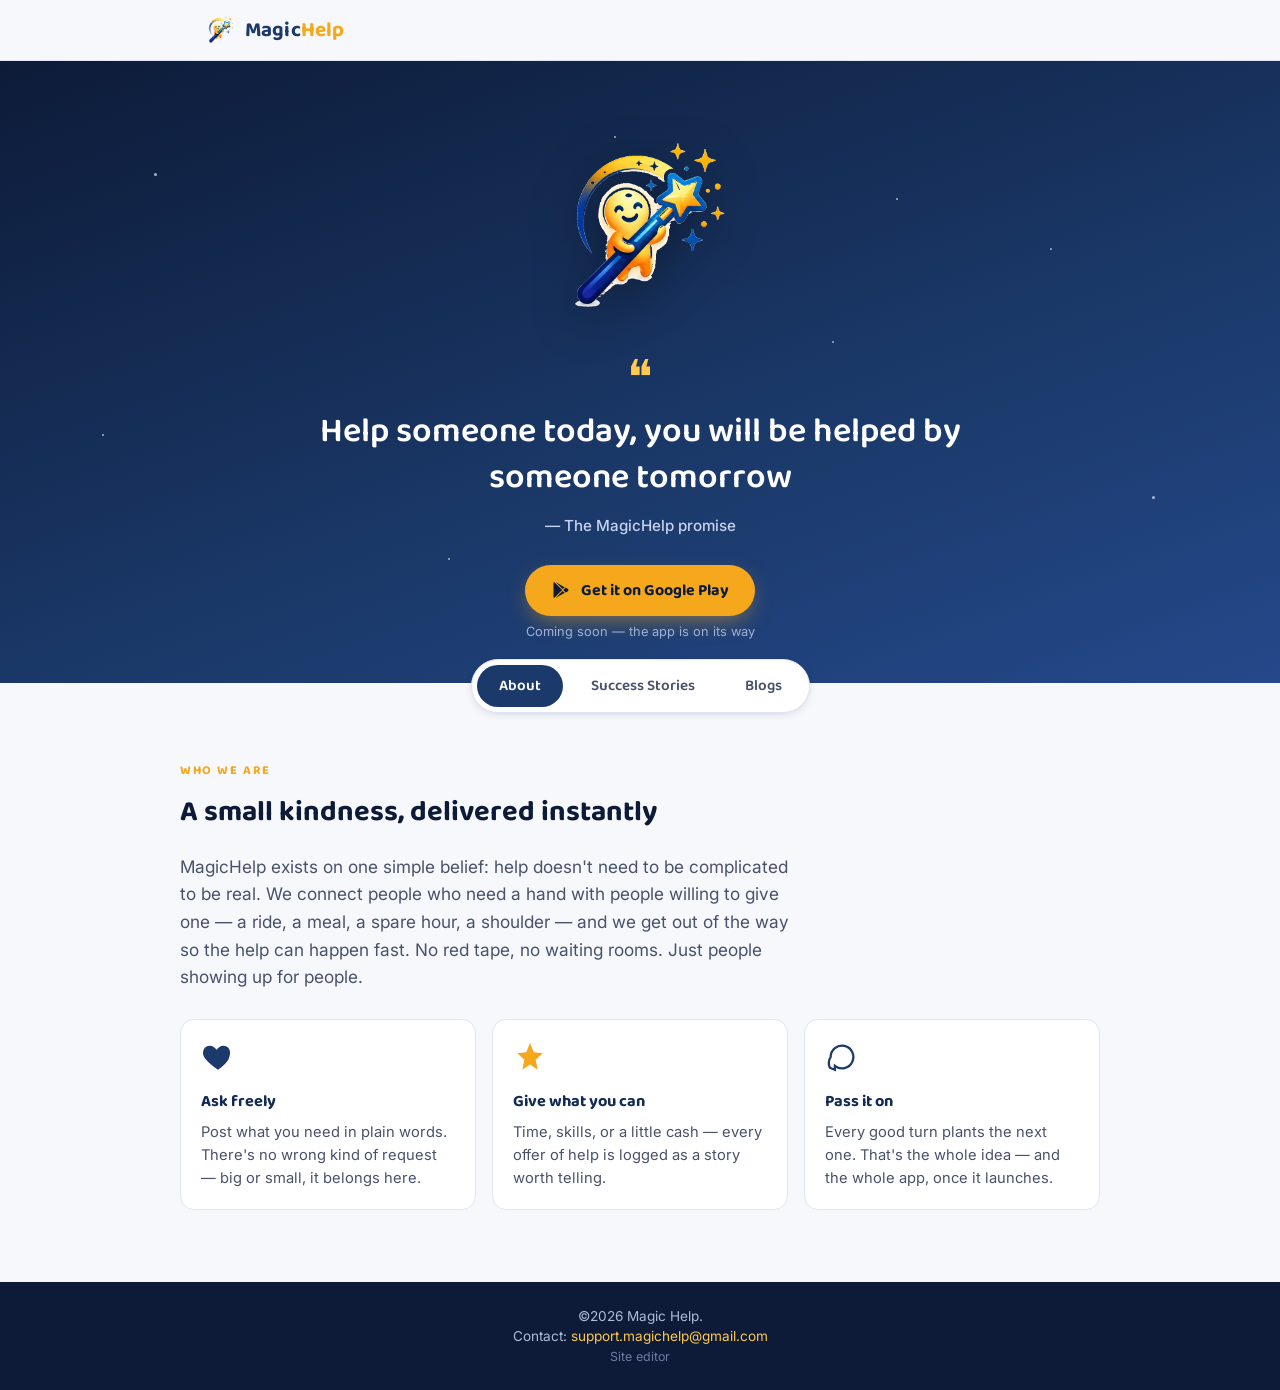
==== index.html @ ca5dcaba "Add files via upload" ====
<!DOCTYPE html>
<html lang="en">
<head>
<meta charset="UTF-8">
<meta name="viewport" content="width=device-width, initial-scale=1.0">
<title>MagicHelp</title>
<meta name="description" content="MagicHelp — help someone today, you will be helped by someone tomorrow.">
<link rel="icon" type="image/png" href="icon.png">
<link rel="preconnect" href="https://fonts.googleapis.com">
<link rel="preconnect" href="https://fonts.gstatic.com" crossorigin>
<link href="https://fonts.googleapis.com/css2?family=Baloo+2:wght@500;600;700&family=Inter:wght@400;500;600&display=swap" rel="stylesheet">
<link rel="stylesheet" href="styles.css">
</head>
<body>

<header class="site-header">
  <div class="wrap">
    <a href="#" class="brand" aria-label="MagicHelp home">
      <img src="icon.png" alt="MagicHelp mascot logo">
      <span class="brand-word"><span class="magic">Magic</span><span class="help">Help</span></span>
    </a>
  </div>
</header>

<section class="hero">
  <div class="stars" aria-hidden="true">
    <span style="top:18%; left:12%; width:3px; height:3px; animation-delay:0s;"></span>
    <span style="top:30%; left:82%; width:2px; height:2px; animation-delay:0.6s;"></span>
    <span style="top:12%; left:48%; width:2px; height:2px; animation-delay:1.1s;"></span>
    <span style="top:60%; left:8%; width:2px; height:2px; animation-delay:1.6s;"></span>
    <span style="top:70%; left:90%; width:3px; height:3px; animation-delay:0.3s;"></span>
    <span style="top:45%; left:65%; width:2px; height:2px; animation-delay:2s;"></span>
    <span style="top:22%; left:70%; width:2px; height:2px; animation-delay:1.4s;"></span>
    <span style="top:80%; left:35%; width:2px; height:2px; animation-delay:0.9s;"></span>
  </div>

  <div class="hero-logo-wrap" aria-hidden="true">
    <img src="icon.png" alt="" class="hero-logo">
  </div>

  <span class="quote-mark" aria-hidden="true">&#10077;</span>
  <div class="quote-stage" id="quoteStage">
    <p class="quote" id="quoteText">Help someone today, you will be helped by someone tomorrow</p>
  </div>
  <p class="quote-attrib">— The MagicHelp promise</p>

  <div class="store-cta">
    <button class="store-btn" id="playstoreBtn" type="button">
      <svg viewBox="0 0 24 24" fill="none" xmlns="http://www.w3.org/2000/svg" aria-hidden="true">
        <path d="M3 20.5V3.5C3 3.03 3.28 2.62 3.7 2.44L13.5 12L3.7 21.56C3.28 21.38 3 20.97 3 20.5Z" fill="#0d1b38"/>
        <path d="M16.5 15.15L5.6 21.5L13.85 13.25L16.5 15.15Z" fill="#0d1b38"/>
        <path d="M20.3 10.65C20.73 10.98 21 11.47 21 12C21 12.53 20.73 13.02 20.3 13.35L17.65 14.9L14.75 12L17.65 9.1L20.3 10.65Z" fill="#0d1b38"/>
        <path d="M5.6 2.5L16.5 8.85L13.85 10.75L5.6 2.5Z" fill="#0d1b38"/>
      </svg>
      Get it on Google Play
    </button>
    <span class="store-note">Coming soon — the app is on its way</span>
  </div>
</section>

<nav class="tabs-nav" role="tablist" aria-label="Site sections">
  <button class="tab-btn" id="tab-about" role="tab" aria-selected="true" aria-controls="panel-about" type="button">About</button>
  <button class="tab-btn" id="tab-stories" role="tab" aria-selected="false" aria-controls="panel-stories" type="button">Success Stories</button>
  <button class="tab-btn" id="tab-blogs" role="tab" aria-selected="false" aria-controls="panel-blogs" type="button">Blogs</button>
</nav>

<main class="wrap panels">

  <section id="panel-about" class="panel active" role="tabpanel" aria-labelledby="tab-about">
    <p class="section-eyebrow">Who we are</p>
    <h2 class="section-title">A small kindness, delivered instantly</h2>
    <p class="about-lead">
      MagicHelp exists on one simple belief: help doesn't need to be complicated to be real.
      We connect people who need a hand with people willing to give one — a ride, a meal,
      a spare hour, a shoulder — and we get out of the way so the help can happen fast.
      No red tape, no waiting rooms. Just people showing up for people.
    </p>

    <div class="about-grid">
      <article class="about-card">
        <svg class="icon" viewBox="0 0 24 24" fill="none" xmlns="http://www.w3.org/2000/svg" aria-hidden="true">
          <path d="M12 21s-7.5-4.6-10-9.3C.4 8.1 2.3 4 6.2 4c2.1 0 3.6 1.2 4.8 2.9C12.2 5.2 13.7 4 15.8 4c3.9 0 5.8 4.1 4.2 7.7C19.5 16.4 12 21 12 21z" fill="#1b3a6b"/>
        </svg>
        <h3>Ask freely</h3>
        <p>Post what you need in plain words. There's no wrong kind of request — big or small, it belongs here.</p>
      </article>
      <article class="about-card">
        <svg class="icon" viewBox="0 0 24 24" fill="none" xmlns="http://www.w3.org/2000/svg" aria-hidden="true">
          <path d="M12 2l2.6 6.6L21 9.3l-5 4.6L17.4 21 12 17.3 6.6 21 8 13.9l-5-4.6 6.4-.7L12 2z" fill="#f5a81c"/>
        </svg>
        <h3>Give what you can</h3>
        <p>Time, skills, or a little cash — every offer of help is logged as a story worth telling.</p>
      </article>
      <article class="about-card">
        <svg class="icon" viewBox="0 0 24 24" fill="none" xmlns="http://www.w3.org/2000/svg" aria-hidden="true">
          <path d="M4 12a8 8 0 1 1 3 6.24V21l-3.6-1.44A8 8 0 0 1 4 12z" stroke="#1b3a6b" stroke-width="1.6"/>
        </svg>
        <h3>Pass it on</h3>
        <p>Every good turn plants the next one. That's the whole idea — and the whole app, once it launches.</p>
      </article>
    </div>
  </section>

  <section id="panel-stories" class="panel" role="tabpanel" aria-labelledby="tab-stories" hidden>
    <p class="section-eyebrow">Real moments</p>
    <h2 class="section-title">Success Stories</h2>
    <p class="stories-lead">
      Real people, real help, this week. Every story here is someone who asked
      and someone who showed up.
    </p>

    <div class="stories-layout">
      <ul class="story-list" id="storyList">
        <li class="stories-empty">Loading stories…</li>
      </ul>

      <aside class="helped-panel" aria-label="People helped recently">
        <h3 class="helped-panel-title">Helped recently</h3>
        <div class="helped-ticker" id="helpedTicker">
          <div class="helped-track" id="helpedTrack">
            <!-- populated by script.js -->
          </div>
        </div>
      </aside>
    </div>
  </section>

  <section id="panel-blogs" class="panel" role="tabpanel" aria-labelledby="tab-blogs" hidden>
    <p class="section-eyebrow">Why MagicHelp</p>
    <h2 class="section-title">Kindness works better with a little magic behind it</h2>
    <p class="about-lead">
      A closer look at how MagicHelp works, what it's built on, and the people who make it move.
    </p>

    <ul class="blog-list" id="blogList">
      <li class="stories-empty">Loading blogs…</li>
    </ul>

    <div class="blog-banner">
      <div class="blog-banner-text">
        <h3>Be someone's magic this week</h3>
        <p>The app is almost here. Be first to know when MagicHelp lands on Google Play.</p>
      </div>
      <button class="store-btn store-btn--compact" type="button" data-store-trigger>
        <svg viewBox="0 0 24 24" fill="none" xmlns="http://www.w3.org/2000/svg" aria-hidden="true">
          <path d="M3 20.5V3.5C3 3.03 3.28 2.62 3.7 2.44L13.5 12L3.7 21.56C3.28 21.38 3 20.97 3 20.5Z" fill="#0d1b38"/>
          <path d="M16.5 15.15L5.6 21.5L13.85 13.25L16.5 15.15Z" fill="#0d1b38"/>
          <path d="M20.3 10.65C20.73 10.98 21 11.47 21 12C21 12.53 20.73 13.02 20.3 13.35L17.65 14.9L14.75 12L17.65 9.1L20.3 10.65Z" fill="#0d1b38"/>
          <path d="M5.6 2.5L16.5 8.85L13.85 10.75L5.6 2.5Z" fill="#0d1b38"/>
        </svg>
        Notify me
      </button>
    </div>
  </section>

</main>

<div class="toast" id="toast" role="status" aria-live="polite"></div>

<footer class="site-footer">
  <div class="footer-inner wrap">
    <span>&copy;2026 Magic Help.</span>
    <span>Contact: <a href="mailto:support.magichelp@gmail.com">support.magichelp@gmail.com</a></span>
    <span class="footer-admin"><a href="admin.html">Site editor</a></span>
  </div>
</footer>

<script src="stories-data.js"></script>
<script src="blogs-data.js"></script>
<script src="helped-data.js"></script>
<script src="script.js"></script>
</body>
</html>
---- styles.css ----
/* ============================================================
   MagicHelp — design tokens
   Palette pulled from the wand-mascot mark: deep night navy,
   warm wand-gold, and a cool starlight background (not the
   usual AI cream-paper look).
   ============================================================ */
:root{
  --navy-900:#0d1b38;
  --navy-800:#132a52;
  --navy-700:#1b3a6b;
  --gold-500:#f5a81c;
  --gold-400:#ffc94d;
  --sky-50:#f6f8fc;
  --sky-100:#eef2fa;
  --ink:#111a2e;
  --ink-soft:#48526b;
  --line:#dfe5f2;
  --white:#ffffff;

  --font-display:'Baloo 2', 'Fredoka', system-ui, sans-serif;
  --font-body:'Inter', system-ui, -apple-system, sans-serif;

  --radius-lg:22px;
  --radius-md:14px;
  --radius-sm:8px;

  --shadow-soft:0 10px 30px -12px rgba(13,27,56,0.25);
  --shadow-tab:0 2px 8px -2px rgba(13,27,56,0.18);
}

*{box-sizing:border-box;}
html{scroll-behavior:smooth;}
body{
  margin:0;
  font-family:var(--font-body);
  color:var(--ink);
  background:var(--sky-50);
  -webkit-font-smoothing:antialiased;
}

a{color:inherit;}

.wrap{
  max-width:920px;
  margin:0 auto;
  padding:0 24px;
}

/* ---------------- Header ---------------- */
.site-header{
  position:sticky;
  top:0;
  z-index:20;
  background:rgba(246,248,252,0.86);
  backdrop-filter:blur(10px);
  border-bottom:1px solid var(--line);
}
.site-header .wrap{
  display:flex;
  align-items:center;
  justify-content:space-between;
  padding-top:12px;
  padding-bottom:12px;
}
.brand{
  display:flex;
  align-items:center;
  gap:10px;
  text-decoration:none;
}
.brand img{
  height:36px;
  width:auto;
  display:block;
}
.brand-word{
  font-family:var(--font-display);
  font-weight:700;
  font-size:1.3rem;
  letter-spacing:0.2px;
}
.brand-word .magic{color:var(--navy-700);}
.brand-word .help{color:var(--gold-500);}

/* ---------------- Hero ---------------- */
.hero{
  position:relative;
  overflow:hidden;
  background:linear-gradient(160deg, var(--navy-900) 0%, var(--navy-700) 62%, #24488a 100%);
  color:var(--white);
  padding:56px 24px 44px;
  text-align:center;
}
.hero .stars{
  position:absolute;
  inset:0;
  pointer-events:none;
  opacity:0.9;
}
.hero .stars span{
  position:absolute;
  background:var(--white);
  border-radius:50%;
  opacity:0.7;
  animation:twinkle 3.2s ease-in-out infinite;
}
@keyframes twinkle{
  0%,100%{opacity:0.25; transform:scale(0.8);}
  50%{opacity:0.95; transform:scale(1.15);}
}
@media (prefers-reduced-motion: reduce){
  .hero .stars span{animation:none; opacity:0.55;}
}

/* Logo — centered, enlarged, static (no motion) */
.hero-logo-wrap{
  position:relative;
  display:flex;
  align-items:center;
  justify-content:center;
  margin:0 auto 18px;
}
.hero-logo{
  position:relative;
  display:block;
  width:min(46%, 190px);
  height:auto;
  margin:0 auto;
  filter:drop-shadow(0 10px 24px rgba(0,0,0,0.35));
}

/* Quote carousel — crossfades through several quotes */
.quote-mark{
  font-family:var(--font-display);
  font-size:3rem;
  line-height:1;
  color:var(--gold-400);
  display:block;
  margin-bottom:4px;
}
.quote-stage{
  position:relative;
  max-width:680px;
  margin:0 auto;
  min-height:2.9em;
}
@media (min-width:640px){
  .quote-stage{min-height:2.1em;}
}
.quote{
  position:relative;
  font-family:var(--font-display);
  font-weight:600;
  font-size:clamp(1.4rem, 3.4vw, 2.15rem);
  line-height:1.35;
  margin:0 auto;
  animation:quote-fade 0.5s ease;
}
@keyframes quote-fade{
  from{opacity:0; transform:translateY(6px);}
  to{opacity:1; transform:translateY(0);}
}
.quote.fade-out{
  animation:quote-fade-out 0.4s ease forwards;
}
@keyframes quote-fade-out{
  from{opacity:1; transform:translateY(0);}
  to{opacity:0; transform:translateY(-6px);}
}
@media (prefers-reduced-motion: reduce){
  .quote{animation:none;}
  .quote.fade-out{animation:none;}
}
.quote-attrib{
  position:relative;
  margin-top:14px;
  font-size:0.95rem;
  color:#c7d3ef;
  font-weight:500;
}

.store-cta{
  position:relative;
  margin-top:30px;
  display:flex;
  flex-direction:column;
  align-items:center;
  gap:8px;
}
.store-btn{
  display:inline-flex;
  align-items:center;
  gap:10px;
  background:var(--gold-500);
  color:var(--navy-900);
  font-family:var(--font-display);
  font-weight:700;
  font-size:1rem;
  padding:13px 26px;
  border:none;
  border-radius:999px;
  cursor:pointer;
  box-shadow:0 8px 22px -6px rgba(245,168,28,0.55);
  transition:transform 0.15s ease, box-shadow 0.15s ease;
}
.store-btn:hover{
  transform:translateY(-2px);
  box-shadow:0 12px 26px -6px rgba(245,168,28,0.65);
}
.store-btn:focus-visible{
  outline:3px solid var(--gold-400);
  outline-offset:3px;
}
.store-btn svg{width:20px; height:20px; flex-shrink:0;}
.store-note{
  font-size:0.8rem;
  color:#9fb0d6;
}
.toast{
  position:fixed;
  left:50%;
  bottom:28px;
  transform:translateX(-50%) translateY(20px);
  background:var(--navy-900);
  color:var(--white);
  padding:12px 20px;
  border-radius:999px;
  font-size:0.9rem;
  box-shadow:var(--shadow-soft);
  opacity:0;
  pointer-events:none;
  transition:opacity 0.25s ease, transform 0.25s ease;
  z-index:50;
}
.toast.show{
  opacity:1;
  transform:translateX(-50%) translateY(0);
}

/* ---------------- Tabs ---------------- */
.tabs-nav{
  display:flex;
  flex-wrap:wrap;
  justify-content:center;
  gap:6px;
  margin:-24px auto 0;
  position:relative;
  z-index:5;
  background:var(--white);
  border:1px solid var(--line);
  border-radius:999px;
  padding:5px;
  width:fit-content;
  max-width:calc(100% - 32px);
  box-shadow:var(--shadow-tab);
}
.tab-btn{
  font-family:var(--font-display);
  font-weight:600;
  font-size:0.95rem;
  padding:9px 22px;
  border:none;
  border-radius:999px;
  background:transparent;
  color:var(--ink-soft);
  cursor:pointer;
  transition:background 0.18s ease, color 0.18s ease;
}
.tab-btn:hover{color:var(--navy-700);}
.tab-btn[aria-selected="true"]{
  background:var(--navy-700);
  color:var(--white);
}
.tab-btn:focus-visible{
  outline:2px solid var(--navy-700);
  outline-offset:2px;
}

/* ---------------- Panels ---------------- */
.panels{
  padding:48px 0 72px;
}
.panel{display:none;}
.panel.active{display:block; animation:fade-in 0.35s ease;}
@keyframes fade-in{from{opacity:0; transform:translateY(6px);} to{opacity:1; transform:translateY(0);}}

.section-eyebrow{
  font-family:var(--font-display);
  font-weight:700;
  font-size:0.78rem;
  letter-spacing:1.6px;
  text-transform:uppercase;
  color:var(--gold-500);
  margin:0 0 8px;
}
.section-title{
  font-family:var(--font-display);
  font-weight:700;
  font-size:1.8rem;
  color:var(--navy-900);
  margin:0 0 18px;
}

/* About */
.about-lead{
  font-size:1.08rem;
  color:var(--ink-soft);
  max-width:620px;
  margin:0 0 28px;
  line-height:1.6;
}
.about-grid{
  display:grid;
  grid-template-columns:repeat(3, 1fr);
  gap:16px;
}
.about-card{
  background:var(--white);
  border:1px solid var(--line);
  border-radius:var(--radius-md);
  padding:20px;
}
.about-card .icon{
  width:34px; height:34px;
  margin-bottom:10px;
}
.about-card h3{
  font-family:var(--font-display);
  font-size:1.02rem;
  margin:0 0 6px;
  color:var(--navy-800);
}
.about-card p{
  font-size:0.92rem;
  color:var(--ink-soft);
  line-height:1.55;
  margin:0;
}
@media (max-width:680px){
  .about-grid{grid-template-columns:1fr;}
}

/* ---------------- Success Stories ---------------- */
.stories-lead{
  font-size:1rem;
  color:var(--ink-soft);
  max-width:600px;
  margin:0 0 26px;
  line-height:1.6;
}
.stories-layout{
  display:grid;
  grid-template-columns:1fr 260px;
  gap:24px;
  align-items:start;
}
@media (max-width:820px){
  .stories-layout{grid-template-columns:1fr;}
}

.story-list{
  display:flex;
  flex-direction:column;
  gap:14px;
  list-style:none;
  margin:0;
  padding:0;
}
.story-card{
  background:var(--white);
  border:1px solid var(--line);
  border-radius:var(--radius-md);
  padding:20px 22px;
  display:grid;
  grid-template-columns:96px 1fr;
  gap:16px;
}
@media (max-width:520px){
  .story-card{grid-template-columns:1fr;}
}
.story-photo{
  width:96px;
  height:96px;
  border-radius:var(--radius-sm);
  overflow:hidden;
  background:var(--sky-100);
  flex-shrink:0;
}
.story-photo img{
  width:100%;
  height:100%;
  object-fit:cover;
  display:block;
}
@media (max-width:520px){
  .story-photo{width:100%; height:160px;}
}
.story-main{min-width:0;}
.story-head{
  display:flex;
  align-items:baseline;
  justify-content:space-between;
  gap:12px;
  flex-wrap:wrap;
}
.story-date{
  font-family:var(--font-display);
  font-weight:600;
  font-size:0.78rem;
  letter-spacing:0.6px;
  text-transform:uppercase;
  color:var(--gold-500);
  white-space:nowrap;
}
.story-name{
  font-family:var(--font-display);
  font-weight:700;
  font-size:1.14rem;
  color:var(--navy-900);
  margin:2px 0 2px;
}
.story-subtitle{
  font-family:var(--font-body);
  font-style:italic;
  font-weight:500;
  font-size:0.9rem;
  color:var(--ink-soft);
  margin:0 0 12px;
}
.story-toggle{
  font-family:var(--font-body);
  font-weight:600;
  font-size:0.88rem;
  color:var(--navy-700);
  background:none;
  border:none;
  padding:0;
  cursor:pointer;
  text-decoration:underline;
  text-underline-offset:3px;
}
.story-toggle:focus-visible{outline:2px solid var(--navy-700); outline-offset:3px;}
.story-body{
  display:none;
  margin-top:14px;
  padding-top:14px;
  border-top:1px dashed var(--line);
  font-size:0.96rem;
  line-height:1.7;
  color:var(--ink);
}
.story-body.open{display:block;}
.story-body p{margin:0 0 12px;}
.story-body p:last-child{margin-bottom:0;}

/* Helped-recently ticker */
.helped-panel{
  background:var(--navy-900);
  border-radius:var(--radius-lg);
  padding:18px;
  position:sticky;
  top:88px;
}
.helped-panel-title{
  font-family:var(--font-display);
  font-size:0.95rem;
  color:var(--white);
  margin:0 0 12px;
  padding:0 4px;
}
.helped-ticker{
  height:340px;
  overflow:hidden;
  position:relative;
  border-radius:var(--radius-sm);
  -webkit-mask-image:linear-gradient(to bottom, transparent 0, black 24px, black calc(100% - 24px), transparent 100%);
  mask-image:linear-gradient(to bottom, transparent 0, black 24px, black calc(100% - 24px), transparent 100%);
}
.helped-track{
  display:flex;
  flex-direction:column;
  gap:8px;
  animation:helped-scroll 22s linear infinite;
}
.helped-ticker:hover .helped-track{animation-play-state:paused;}
@keyframes helped-scroll{
  from{transform:translateY(0);}
  to{transform:translateY(-50%);}
}
@media (prefers-reduced-motion: reduce){
  .helped-track{animation:none;}
}
.helped-row{
  background:rgba(255,255,255,0.06);
  border:1px solid rgba(255,255,255,0.09);
  border-radius:var(--radius-sm);
  padding:9px 12px;
}
.helped-name{
  font-family:var(--font-display);
  font-weight:600;
  font-size:0.88rem;
  color:var(--white);
  display:block;
}
.helped-phone{
  font-size:0.78rem;
  color:#9fb0d6;
  display:block;
  margin-top:1px;
}
.helped-tag{
  display:inline-block;
  font-family:var(--font-display);
  font-weight:700;
  font-size:0.62rem;
  letter-spacing:0.6px;
  text-transform:uppercase;
  color:var(--gold-400);
  margin:10px 0 4px;
  padding:0 2px;
}
.helped-tag:first-child{margin-top:0;}

/* ---------------- Blogs ---------------- */
.blog-list{
  display:flex;
  flex-direction:column;
  gap:14px;
  list-style:none;
  margin:0 0 12px;
  padding:0;
}
.blog-card{
  background:var(--white);
  border:1px solid var(--line);
  border-radius:var(--radius-md);
  padding:20px 22px;
}
.blog-head{
  display:flex;
  align-items:baseline;
  justify-content:space-between;
  gap:12px;
  flex-wrap:wrap;
}
.blog-date{
  font-family:var(--font-display);
  font-weight:600;
  font-size:0.78rem;
  letter-spacing:0.6px;
  text-transform:uppercase;
  color:var(--gold-500);
  white-space:nowrap;
}
.blog-type-pill{
  font-family:var(--font-display);
  font-weight:700;
  font-size:0.68rem;
  letter-spacing:0.4px;
  text-transform:uppercase;
  color:var(--navy-700);
  background:var(--sky-100);
  border:1px solid var(--line);
  border-radius:999px;
  padding:2px 10px;
}
.blog-title{
  font-family:var(--font-display);
  font-weight:700;
  font-size:1.14rem;
  color:var(--navy-900);
  margin:6px 0 8px;
}
.blog-excerpt{
  font-size:0.95rem;
  color:var(--ink-soft);
  line-height:1.6;
  margin:0 0 12px;
}
.blog-toggle{
  font-family:var(--font-body);
  font-weight:600;
  font-size:0.88rem;
  color:var(--navy-700);
  background:none;
  border:none;
  padding:0;
  cursor:pointer;
  text-decoration:underline;
  text-underline-offset:3px;
}
.blog-toggle:focus-visible{outline:2px solid var(--navy-700); outline-offset:3px;}
.blog-body{
  display:none;
  margin-top:16px;
  padding-top:16px;
  border-top:1px dashed var(--line);
}
.blog-body.open{display:block;}
.blog-body p{
  font-size:0.96rem;
  line-height:1.7;
  color:var(--ink);
  margin:0 0 12px;
}
.blog-body p:last-child{margin-bottom:0;}

/* Blog type: gallery */
.blog-gallery{
  display:grid;
  grid-template-columns:repeat(2, 1fr);
  gap:12px;
}
@media (max-width:520px){
  .blog-gallery{grid-template-columns:1fr;}
}
.blog-gallery figure{margin:0;}
.blog-gallery img{
  width:100%;
  height:160px;
  object-fit:cover;
  border-radius:var(--radius-sm);
  display:block;
}
.blog-gallery figcaption{
  font-size:0.82rem;
  color:var(--ink-soft);
  margin-top:6px;
}

/* Blog type: video (animated placeholder walkthrough) */
.blog-video-frame{
  position:relative;
  border-radius:var(--radius-md);
  overflow:hidden;
  background:var(--navy-900);
  aspect-ratio:16/9;
  display:flex;
  align-items:center;
  justify-content:center;
}
.blog-video-frame video{
  width:100%;
  height:100%;
  object-fit:cover;
  display:block;
}
.blog-video-anim{
  width:100%;
  height:100%;
  display:flex;
  align-items:center;
  justify-content:center;
  position:relative;
  overflow:hidden;
}
.blog-video-anim img.poster{
  position:absolute;
  inset:0;
  width:100%;
  height:100%;
  object-fit:cover;
  opacity:0.35;
}
.blog-video-step{
  position:relative;
  font-family:var(--font-display);
  font-weight:600;
  font-size:1.05rem;
  color:var(--white);
  text-align:center;
  padding:0 32px;
  opacity:0;
  animation:video-step-cycle 10s ease-in-out infinite;
}
.blog-video-step:nth-child(1){animation-delay:0s;}
.blog-video-step:nth-child(2){animation-delay:2s;}
.blog-video-step:nth-child(3){animation-delay:4s;}
.blog-video-step:nth-child(4){animation-delay:6s;}
.blog-video-step:nth-child(5){animation-delay:8s;}
@keyframes video-step-cycle{
  0%{opacity:0; transform:translateY(8px);}
  4%{opacity:1; transform:translateY(0);}
  18%{opacity:1; transform:translateY(0);}
  22%{opacity:0; transform:translateY(-8px);}
  100%{opacity:0;}
}
@media (prefers-reduced-motion: reduce){
  .blog-video-step{animation:none; opacity:1; position:static; margin-bottom:10px;}
  .blog-video-anim{flex-direction:column; padding:20px;}
}
.blog-video-caption{
  font-size:0.85rem;
  color:var(--ink-soft);
  margin-top:10px;
  font-style:italic;
}

/* Blog type: flow diagram */
.blog-flow{
  display:flex;
  flex-wrap:wrap;
  align-items:stretch;
  gap:8px;
}
.blog-flow-step{
  flex:1 1 140px;
  background:var(--sky-100);
  border:1px solid var(--line);
  border-radius:var(--radius-sm);
  padding:12px 14px;
  cursor:pointer;
  text-align:left;
  font-family:var(--font-body);
}
.blog-flow-step .num{
  display:inline-flex;
  align-items:center;
  justify-content:center;
  width:22px;
  height:22px;
  border-radius:50%;
  background:var(--navy-700);
  color:var(--white);
  font-family:var(--font-display);
  font-weight:700;
  font-size:0.72rem;
  margin-bottom:6px;
}
.blog-flow-step .label{
  display:block;
  font-family:var(--font-display);
  font-weight:700;
  font-size:0.92rem;
  color:var(--navy-900);
}
.blog-flow-step.active{
  background:var(--navy-700);
  border-color:var(--navy-700);
}
.blog-flow-step.active .label{color:var(--white);}
.blog-flow-step.active .num{background:var(--gold-500); color:var(--navy-900);}
.blog-flow-connector{
  display:flex;
  align-items:center;
  color:var(--line);
  font-size:1.1rem;
  flex:0 0 auto;
}
@media (max-width:680px){
  .blog-flow{flex-direction:column;}
  .blog-flow-connector{display:none;}
}
.blog-flow-detail{
  margin-top:14px;
  background:var(--white);
  border:1px dashed var(--line);
  border-radius:var(--radius-sm);
  padding:14px 16px;
  font-size:0.92rem;
  color:var(--ink-soft);
  line-height:1.6;
}

/* Blog type: tabs */
.blog-tabs-nav{
  display:flex;
  flex-wrap:wrap;
  gap:6px;
  margin-bottom:14px;
}
.blog-tabs-nav button{
  font-family:var(--font-display);
  font-weight:600;
  font-size:0.85rem;
  padding:7px 16px;
  border:1px solid var(--line);
  border-radius:999px;
  background:var(--white);
  color:var(--ink-soft);
  cursor:pointer;
}
.blog-tabs-nav button.active{
  background:var(--navy-700);
  border-color:var(--navy-700);
  color:var(--white);
}
.blog-tabs-panel h4{
  font-family:var(--font-display);
  font-size:1rem;
  color:var(--navy-900);
  margin:0 0 8px;
}
.blog-tabs-panel p{margin:0;}

/* Blog type: stats */
.blog-stats-grid{
  display:grid;
  grid-template-columns:repeat(4, 1fr);
  gap:12px;
  margin-bottom:14px;
}
@media (max-width:620px){
  .blog-stats-grid{grid-template-columns:repeat(2, 1fr);}
}
.blog-stat{
  background:var(--sky-100);
  border-radius:var(--radius-sm);
  padding:16px 10px;
  text-align:center;
}
.blog-stat .value{
  display:block;
  font-family:var(--font-display);
  font-weight:700;
  font-size:1.35rem;
  color:var(--navy-700);
}
.blog-stat .label{
  display:block;
  font-size:0.76rem;
  color:var(--ink-soft);
  margin-top:2px;
}

/* Blogs banner */
.blog-banner{
  margin-top:32px;
  display:flex;
  align-items:center;
  justify-content:space-between;
  gap:20px;
  flex-wrap:wrap;
  background:linear-gradient(120deg, var(--navy-800), var(--navy-700));
  color:var(--white);
  border-radius:var(--radius-lg);
  padding:26px 28px;
}
.blog-banner-text h3{
  font-family:var(--font-display);
  font-size:1.15rem;
  margin:0 0 6px;
}
.blog-banner-text p{
  margin:0;
  font-size:0.92rem;
  color:#c7d3ef;
}
.store-btn--compact{
  padding:11px 20px;
  font-size:0.92rem;
  flex-shrink:0;
}

.stories-empty, .stories-error{
  color:var(--ink-soft);
  font-size:0.95rem;
  padding:20px;
  border:1px dashed var(--line);
  border-radius:var(--radius-md);
  background:var(--white);
}

/* ---------------- Footer ---------------- */
.site-footer{
  background:var(--navy-900);
  color:#aebbdc;
  padding:26px 24px;
  text-align:center;
  font-size:0.85rem;
}
.site-footer a{
  color:var(--gold-400);
  text-decoration:none;
}
.site-footer a:hover{text-decoration:underline;}
.footer-inner{
  display:flex;
  flex-direction:column;
  gap:4px;
}
.footer-admin a{
  color:#6d7ba3;
  font-size:0.78rem;
}
.footer-admin a:hover{color:var(--gold-400);}
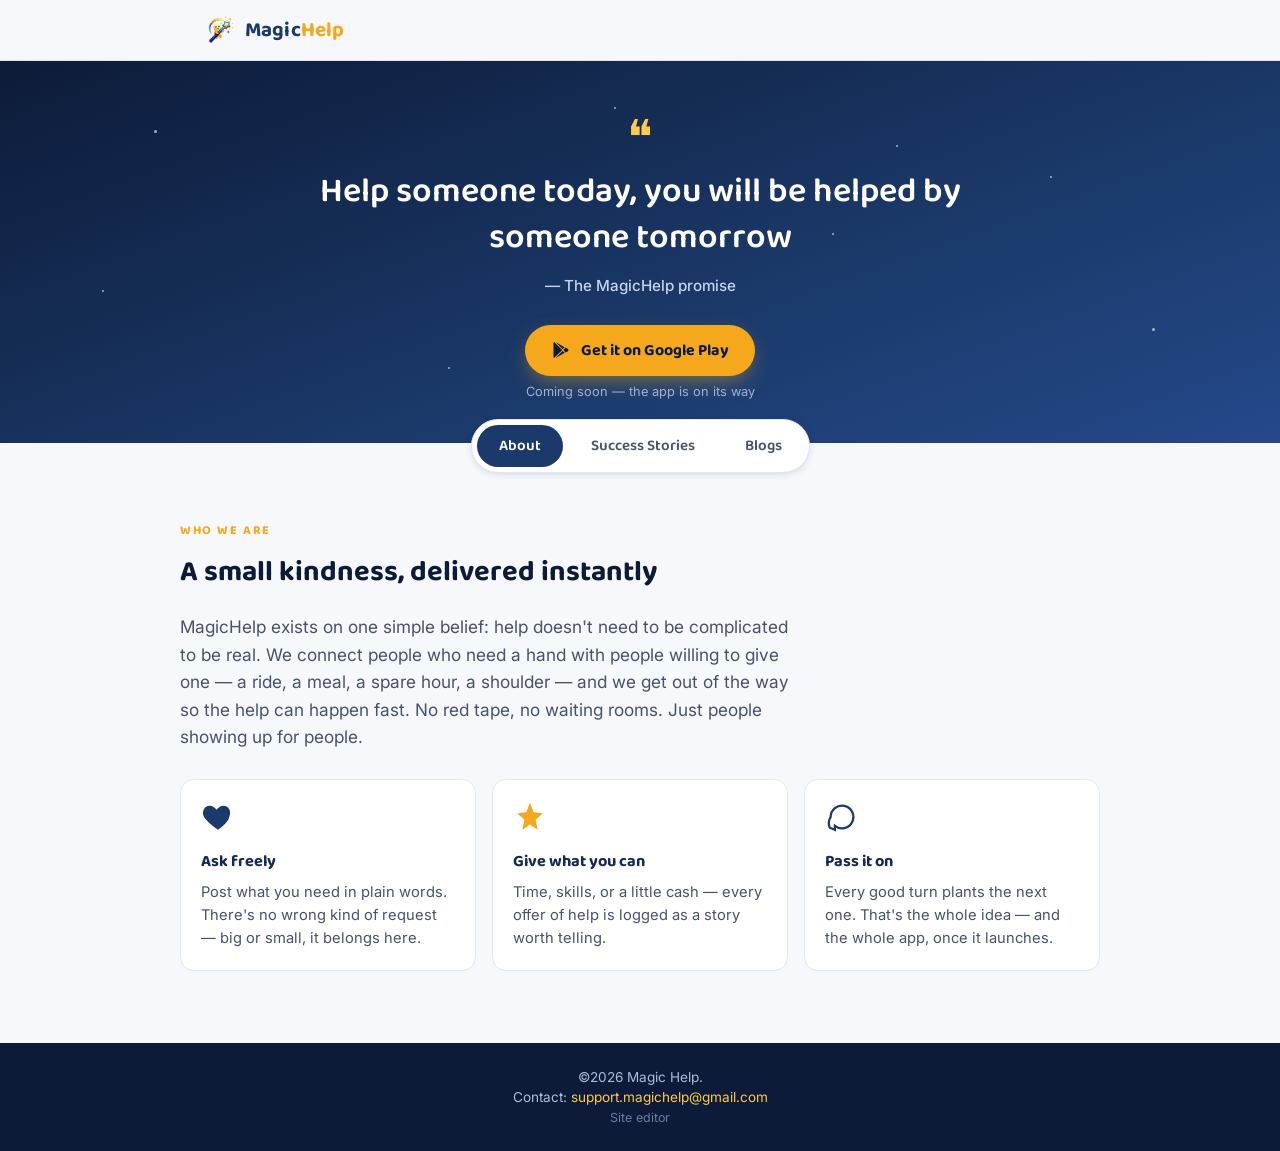
==== commit d4840440: "Update index.html" ====
--- a/index.html
+++ b/index.html
@@ -32,10 +32,6 @@
     <span style="top:45%; left:65%; width:2px; height:2px; animation-delay:2s;"></span>
     <span style="top:22%; left:70%; width:2px; height:2px; animation-delay:1.4s;"></span>
     <span style="top:80%; left:35%; width:2px; height:2px; animation-delay:0.9s;"></span>
-  </div>
-
-  <div class="hero-logo-wrap" aria-hidden="true">
-    <img src="icon.png" alt="" class="hero-logo">
   </div>
 
   <span class="quote-mark" aria-hidden="true">&#10077;</span>
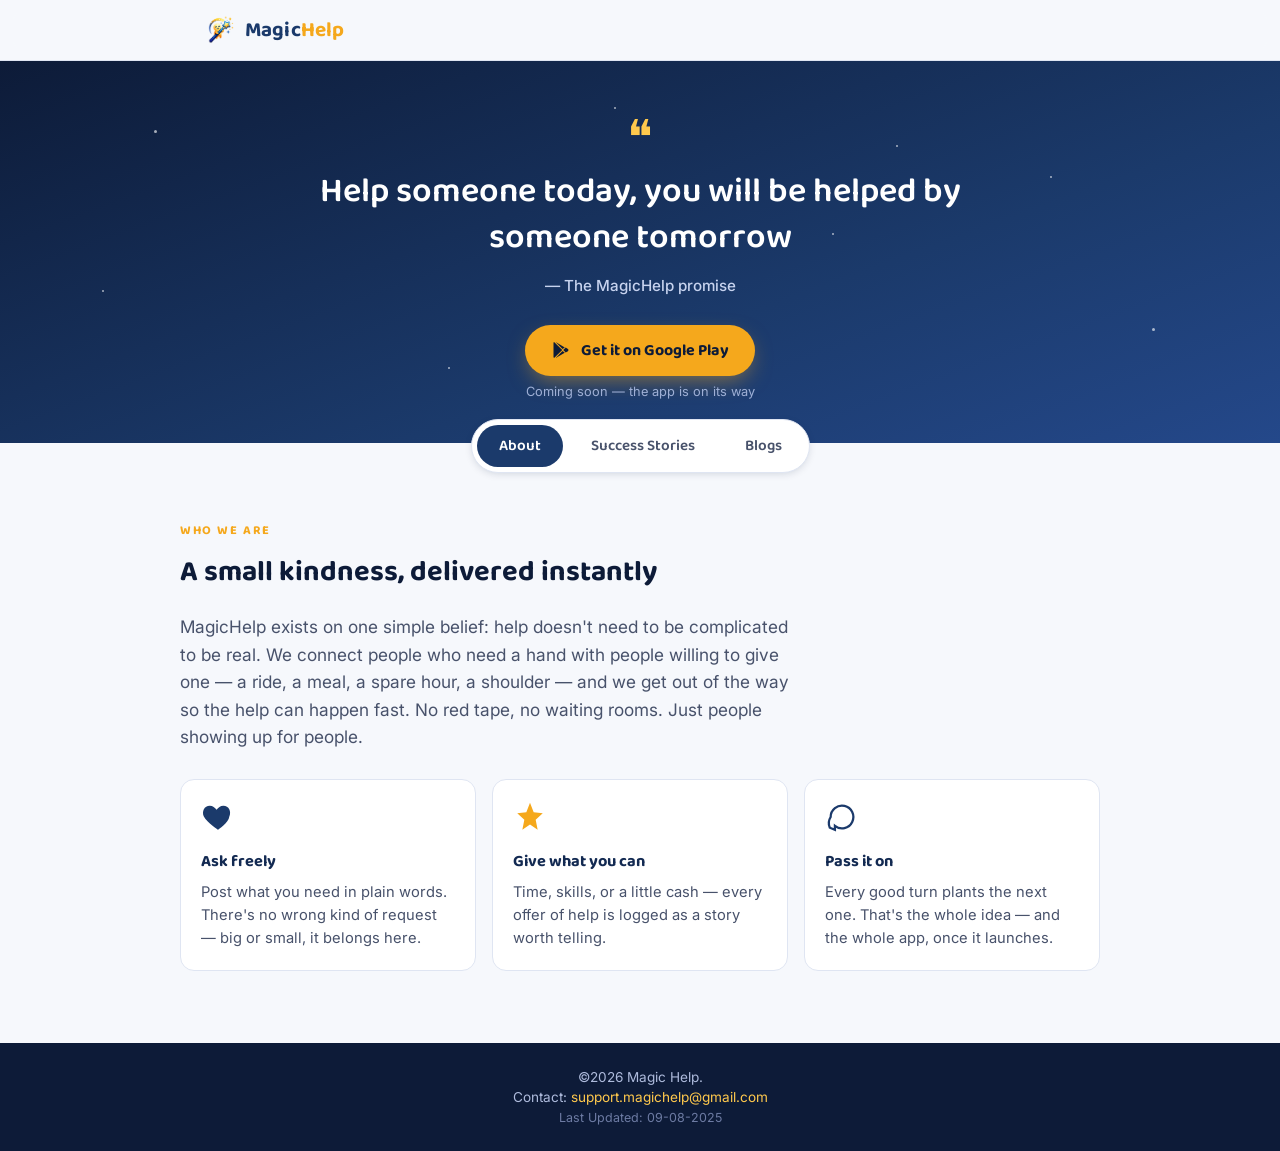
==== commit fa2d0020: "Update index.html" ====
--- a/index.html
+++ b/index.html
@@ -157,7 +157,7 @@
   <div class="footer-inner wrap">
     <span>&copy;2026 Magic Help.</span>
     <span>Contact: <a href="mailto:support.magichelp@gmail.com">support.magichelp@gmail.com</a></span>
-    <span class="footer-admin"><a href="admin.html">Site editor</a></span>
+    <span class="footer-admin"><a href="admin.html">Last Updated: 09-08-2025</a></span>
   </div>
 </footer>
 
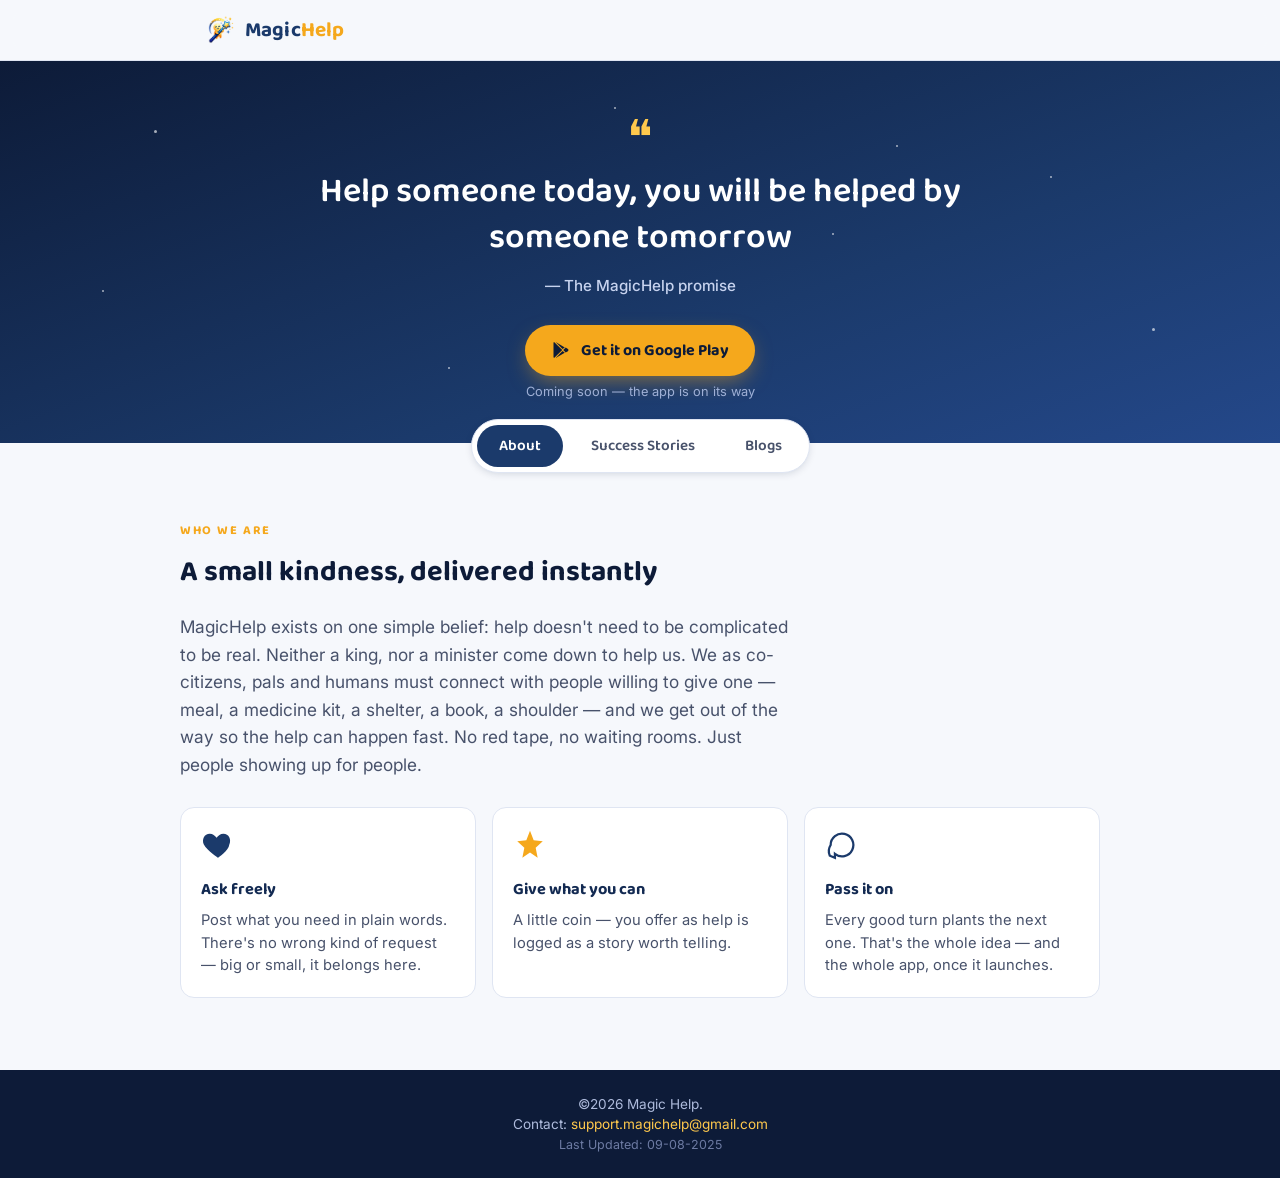
==== commit 1c589ecd: "Update index.html" ====
--- a/index.html
+++ b/index.html
@@ -67,8 +67,8 @@
     <h2 class="section-title">A small kindness, delivered instantly</h2>
     <p class="about-lead">
       MagicHelp exists on one simple belief: help doesn't need to be complicated to be real.
-      We connect people who need a hand with people willing to give one — a ride, a meal,
-      a spare hour, a shoulder — and we get out of the way so the help can happen fast.
+      Neither a king, nor a minister come down to help us. We as co-citizens, pals and humans must connect with people willing to give one — meal,
+      a medicine kit, a shelter, a book, a shoulder — and we get out of the way so the help can happen fast.
       No red tape, no waiting rooms. Just people showing up for people.
     </p>
 
@@ -85,7 +85,7 @@
           <path d="M12 2l2.6 6.6L21 9.3l-5 4.6L17.4 21 12 17.3 6.6 21 8 13.9l-5-4.6 6.4-.7L12 2z" fill="#f5a81c"/>
         </svg>
         <h3>Give what you can</h3>
-        <p>Time, skills, or a little cash — every offer of help is logged as a story worth telling.</p>
+        <p>A little coin — you offer as help is logged as a story worth telling.</p>
       </article>
       <article class="about-card">
         <svg class="icon" viewBox="0 0 24 24" fill="none" xmlns="http://www.w3.org/2000/svg" aria-hidden="true">
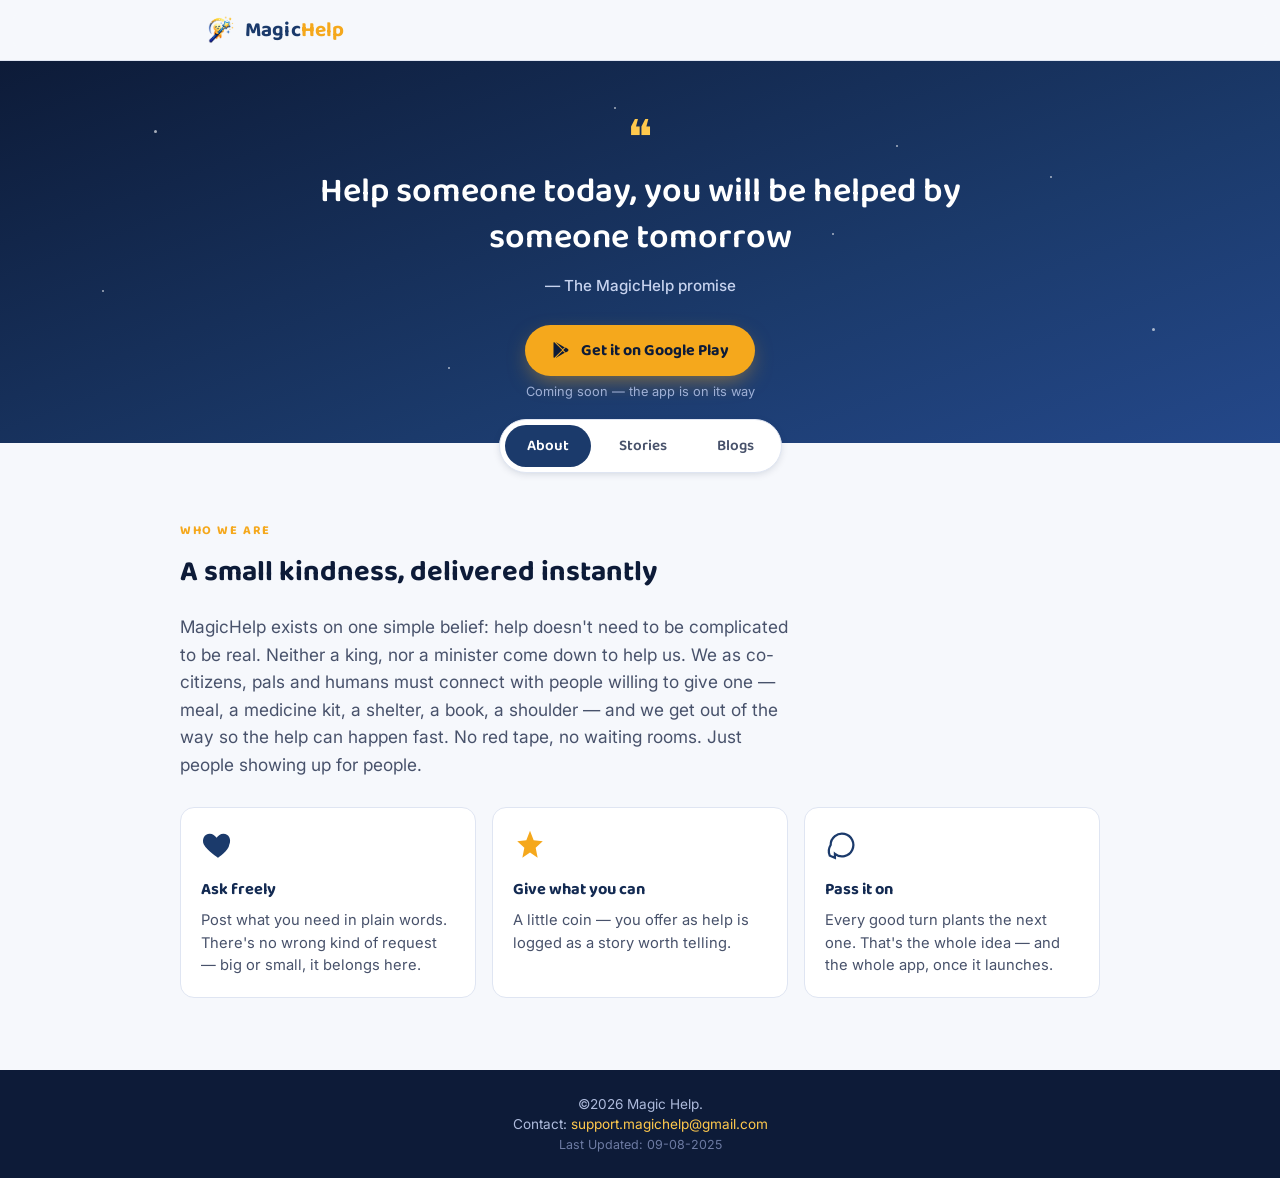
==== commit 515cc5e5: "Update index.html" ====
--- a/index.html
+++ b/index.html
@@ -56,7 +56,7 @@
 
 <nav class="tabs-nav" role="tablist" aria-label="Site sections">
   <button class="tab-btn" id="tab-about" role="tab" aria-selected="true" aria-controls="panel-about" type="button">About</button>
-  <button class="tab-btn" id="tab-stories" role="tab" aria-selected="false" aria-controls="panel-stories" type="button">Success Stories</button>
+  <button class="tab-btn" id="tab-stories" role="tab" aria-selected="false" aria-controls="panel-stories" type="button">Stories</button>
   <button class="tab-btn" id="tab-blogs" role="tab" aria-selected="false" aria-controls="panel-blogs" type="button">Blogs</button>
 </nav>
 
@@ -99,7 +99,7 @@
 
   <section id="panel-stories" class="panel" role="tabpanel" aria-labelledby="tab-stories" hidden>
     <p class="section-eyebrow">Real moments</p>
-    <h2 class="section-title">Success Stories</h2>
+    <h2 class="section-title">This week's Success Stories</h2>
     <p class="stories-lead">
       Real people, real help, this week. Every story here is someone who asked
       and someone who showed up.
